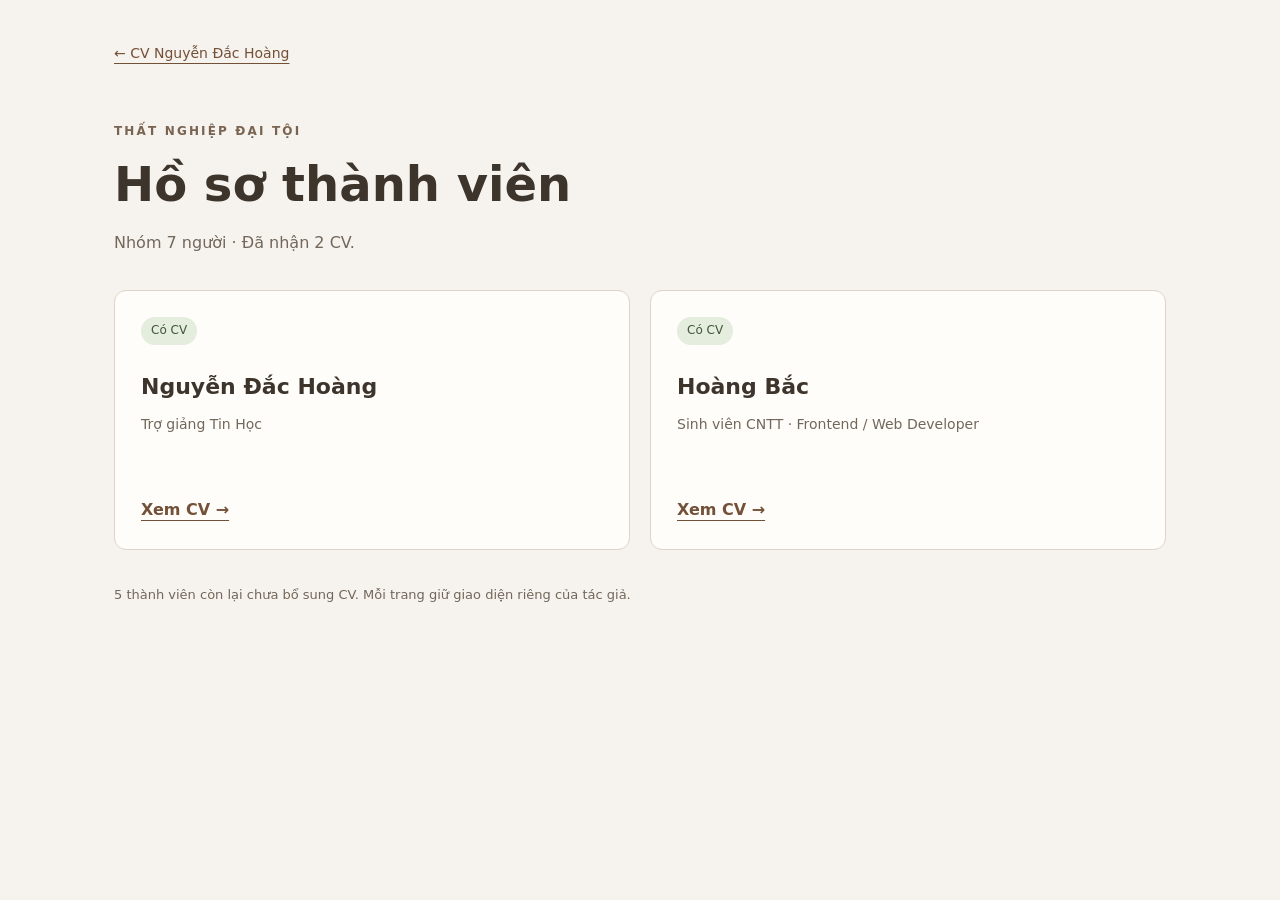
==== members/index.html @ 81253ff4 "feat: add Hoang Bac CV with member navigation" ====
<!doctype html>
<html lang="vi">
<head>
  <meta charset="utf-8">
  <meta name="viewport" content="width=device-width,initial-scale=1">
  <title>Hồ sơ thành viên — Thất Nghiệp Đại Tội</title>
  <link rel="stylesheet" href="members.css">
</head>
<body>
  <main>
    <a class="back" href="../">← CV Nguyễn Đắc Hoàng</a>
    <p class="eyebrow">THẤT NGHIỆP ĐẠI TỘI</p>
    <h1>Hồ sơ thành viên</h1>
    <p class="intro">Nhóm 7 người · Đã nhận 2 CV.</p>
    <div class="grid">
      <article><span class="status">Có CV</span><h2>Nguyễn Đắc Hoàng</h2><p>Trợ giảng Tin Học</p><a href="../">Xem CV →</a></article>
      <article><span class="status">Có CV</span><h2>Hoàng Bắc</h2><p>Sinh viên CNTT · Frontend / Web Developer</p><a href="hoang-bac/">Xem CV →</a></article>
    </div>
    <p class="note">5 thành viên còn lại chưa bổ sung CV. Mỗi trang giữ giao diện riêng của tác giả.</p>
  </main>
</body>
</html>
---- members/members.css ----
:root{font-family:system-ui,-apple-system,"Segoe UI",sans-serif;color:#3d342c;background:#f6f2ed;line-height:1.65}*{box-sizing:border-box}body{margin:0}main{max-width:1100px;margin:auto;padding:40px 24px 64px}a{color:#735038;text-underline-offset:5px}a:focus-visible{outline:3px solid #735038;outline-offset:5px}.back{font-size:14px}.eyebrow{margin-top:56px;font-size:12px;letter-spacing:.18em;font-weight:700;color:#796451}h1{font-size:clamp(30px,5vw,48px);line-height:1.2;margin:14px 0}.intro,.note{color:#72675b}.grid{display:grid;grid-template-columns:repeat(2,minmax(0,1fr));gap:20px;margin:34px 0}article{display:flex;flex-direction:column;align-items:flex-start;border:1px solid #ded4c7;background:#fffdf9;border-radius:12px;padding:26px;min-height:260px}h2{font-size:22px;margin:24px 0 8px}article p{color:#72675b;font-size:14px;margin:0 0 24px}article>a{margin-top:auto;font-weight:600}.status{font-size:12px;border-radius:30px;padding:4px 10px;background:#e5eddf;color:#425738}.note{font-size:13px}@media(max-width:760px){.grid{grid-template-columns:1fr}.eyebrow{margin-top:36px}article{min-height:230px}}
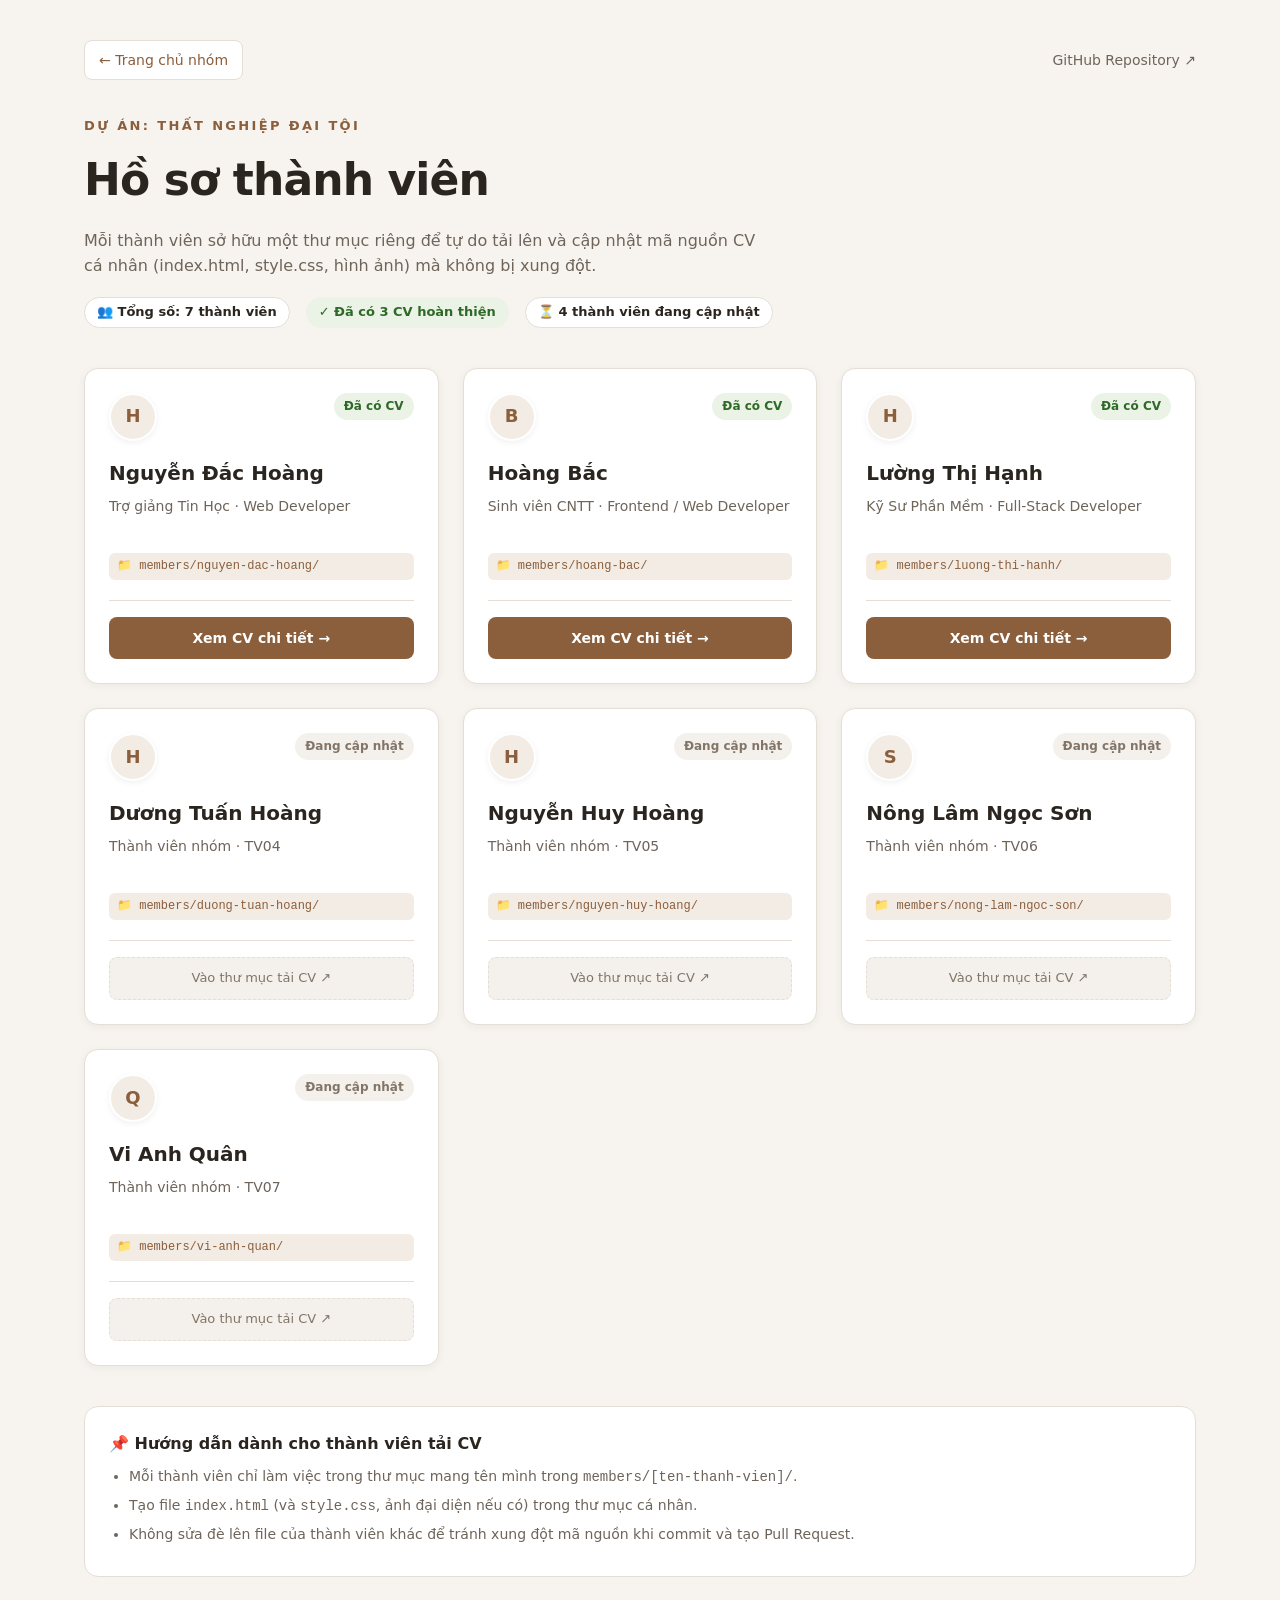
==== commit d3c2a4c4: "feat: update team CVs and portfolio landing page" ====
--- a/members/index.html
+++ b/members/index.html
@@ -2,21 +2,138 @@
 <html lang="vi">
 <head>
   <meta charset="utf-8">
-  <meta name="viewport" content="width=device-width,initial-scale=1">
+  <meta name="viewport" content="width=device-width, initial-scale=1">
   <title>Hồ sơ thành viên — Thất Nghiệp Đại Tội</title>
+  <meta name="description" content="Danh sách hồ sơ CV 7 thành viên nhóm Thất Nghiệp Đại Tội">
   <link rel="stylesheet" href="members.css">
 </head>
 <body>
   <main>
-    <a class="back" href="../">← CV Nguyễn Đắc Hoàng</a>
-    <p class="eyebrow">THẤT NGHIỆP ĐẠI TỘI</p>
-    <h1>Hồ sơ thành viên</h1>
-    <p class="intro">Nhóm 7 người · Đã nhận 2 CV.</p>
-    <div class="grid">
-      <article><span class="status">Có CV</span><h2>Nguyễn Đắc Hoàng</h2><p>Trợ giảng Tin Học</p><a href="../">Xem CV →</a></article>
-      <article><span class="status">Có CV</span><h2>Hoàng Bắc</h2><p>Sinh viên CNTT · Frontend / Web Developer</p><a href="hoang-bac/">Xem CV →</a></article>
-    </div>
-    <p class="note">5 thành viên còn lại chưa bổ sung CV. Mỗi trang giữ giao diện riêng của tác giả.</p>
+    <nav class="nav-header">
+      <a class="back-link" href="../">← Trang chủ nhóm</a>
+      <a class="repo-link" href="https://github.com/hoang-nguyen05/That-Nghiep-Dai-Toi" target="_blank" rel="noopener noreferrer">GitHub Repository ↗</a>
+    </nav>
+
+    <header class="hero">
+      <p class="eyebrow">DỰ ÁN: THẤT NGHIỆP ĐẠI TỘI</p>
+      <h1>Hồ sơ thành viên</h1>
+      <p class="intro">Mỗi thành viên sở hữu một thư mục riêng để tự do tải lên và cập nhật mã nguồn CV cá nhân (index.html, style.css, hình ảnh) mà không bị xung đột.</p>
+      
+      <div class="team-stats">
+        <span class="stat-pill">👥 Tổng số: 7 thành viên</span>
+        <span class="stat-pill active">✓ Đã có 3 CV hoàn thiện</span>
+        <span class="stat-pill">⏳ 4 thành viên đang cập nhật</span>
+      </div>
+    </header>
+
+    <section class="grid" aria-label="Danh sách thành viên">
+      <!-- 1. Nguyễn Đắc Hoàng -->
+      <article class="member-card">
+        <div class="card-top">
+          <div class="avatar-badge">H</div>
+          <span class="badge ready">Đã có CV</span>
+        </div>
+        <h2>Nguyễn Đắc Hoàng</h2>
+        <p class="role">Trợ giảng Tin Học · Web Developer</p>
+        <span class="folder-tag">📁 members/nguyen-dac-hoang/</span>
+        <div class="card-action">
+          <a class="btn-view" href="nguyen-dac-hoang/">Xem CV chi tiết →</a>
+        </div>
+      </article>
+
+      <!-- 2. Hoàng Bắc -->
+      <article class="member-card">
+        <div class="card-top">
+          <div class="avatar-badge">B</div>
+          <span class="badge ready">Đã có CV</span>
+        </div>
+        <h2>Hoàng Bắc</h2>
+        <p class="role">Sinh viên CNTT · Frontend / Web Developer</p>
+        <span class="folder-tag">📁 members/hoang-bac/</span>
+        <div class="card-action">
+          <a class="btn-view" href="hoang-bac/">Xem CV chi tiết →</a>
+        </div>
+      </article>
+
+      <!-- 3. Lường Thị Hạnh -->
+      <article class="member-card">
+        <div class="card-top">
+          <div class="avatar-badge">H</div>
+          <span class="badge ready">Đã có CV</span>
+        </div>
+        <h2>Lường Thị Hạnh</h2>
+        <p class="role">Kỹ Sư Phần Mềm · Full-Stack Developer</p>
+        <span class="folder-tag">📁 members/luong-thi-hanh/</span>
+        <div class="card-action">
+          <a class="btn-view" href="luong-thi-hanh/">Xem CV chi tiết →</a>
+        </div>
+      </article>
+
+      <!-- 4. Dương Tuấn Hoàng -->
+      <article class="member-card">
+        <div class="card-top">
+          <div class="avatar-badge">H</div>
+          <span class="badge pending">Đang cập nhật</span>
+        </div>
+        <h2>Dương Tuấn Hoàng</h2>
+        <p class="role">Thành viên nhóm · TV04</p>
+        <span class="folder-tag">📁 members/duong-tuan-hoang/</span>
+        <div class="card-action">
+          <a class="btn-pending" href="duong-tuan-hoang/">Vào thư mục tải CV ↗</a>
+        </div>
+      </article>
+
+      <!-- 5. Nguyễn Huy Hoàng -->
+      <article class="member-card">
+        <div class="card-top">
+          <div class="avatar-badge">H</div>
+          <span class="badge pending">Đang cập nhật</span>
+        </div>
+        <h2>Nguyễn Huy Hoàng</h2>
+        <p class="role">Thành viên nhóm · TV05</p>
+        <span class="folder-tag">📁 members/nguyen-huy-hoang/</span>
+        <div class="card-action">
+          <a class="btn-pending" href="nguyen-huy-hoang/">Vào thư mục tải CV ↗</a>
+        </div>
+      </article>
+
+      <!-- 6. Nông Lâm Ngọc Sơn -->
+      <article class="member-card">
+        <div class="card-top">
+          <div class="avatar-badge">S</div>
+          <span class="badge pending">Đang cập nhật</span>
+        </div>
+        <h2>Nông Lâm Ngọc Sơn</h2>
+        <p class="role">Thành viên nhóm · TV06</p>
+        <span class="folder-tag">📁 members/nong-lam-ngoc-son/</span>
+        <div class="card-action">
+          <a class="btn-pending" href="nong-lam-ngoc-son/">Vào thư mục tải CV ↗</a>
+        </div>
+      </article>
+
+      <!-- 7. Vi Anh Quân -->
+      <article class="member-card">
+        <div class="card-top">
+          <div class="avatar-badge">Q</div>
+          <span class="badge pending">Đang cập nhật</span>
+        </div>
+        <h2>Vi Anh Quân</h2>
+        <p class="role">Thành viên nhóm · TV07</p>
+        <span class="folder-tag">📁 members/vi-anh-quan/</span>
+        <div class="card-action">
+          <a class="btn-pending" href="vi-anh-quan/">Vào thư mục tải CV ↗</a>
+        </div>
+      </article>
+    </section>
+
+    <footer class="notes-section">
+      <h3>📌 Hướng dẫn dành cho thành viên tải CV</h3>
+      <ul>
+        <li>Mỗi thành viên chỉ làm việc trong thư mục mang tên mình trong <code>members/[ten-thanh-vien]/</code>.</li>
+        <li>Tạo file <code>index.html</code> (và <code>style.css</code>, ảnh đại diện nếu có) trong thư mục cá nhân.</li>
+        <li>Không sửa đè lên file của thành viên khác để tránh xung đột mã nguồn khi commit và tạo Pull Request.</li>
+      </ul>
+    </footer>
   </main>
 </body>
 </html>
--- a/members/members.css
+++ b/members/members.css
@@ -1 +1,302 @@
-:root{font-family:system-ui,-apple-system,"Segoe UI",sans-serif;color:#3d342c;background:#f6f2ed;line-height:1.65}*{box-sizing:border-box}body{margin:0}main{max-width:1100px;margin:auto;padding:40px 24px 64px}a{color:#735038;text-underline-offset:5px}a:focus-visible{outline:3px solid #735038;outline-offset:5px}.back{font-size:14px}.eyebrow{margin-top:56px;font-size:12px;letter-spacing:.18em;font-weight:700;color:#796451}h1{font-size:clamp(30px,5vw,48px);line-height:1.2;margin:14px 0}.intro,.note{color:#72675b}.grid{display:grid;grid-template-columns:repeat(2,minmax(0,1fr));gap:20px;margin:34px 0}article{display:flex;flex-direction:column;align-items:flex-start;border:1px solid #ded4c7;background:#fffdf9;border-radius:12px;padding:26px;min-height:260px}h2{font-size:22px;margin:24px 0 8px}article p{color:#72675b;font-size:14px;margin:0 0 24px}article>a{margin-top:auto;font-weight:600}.status{font-size:12px;border-radius:30px;padding:4px 10px;background:#e5eddf;color:#425738}.note{font-size:13px}@media(max-width:760px){.grid{grid-template-columns:1fr}.eyebrow{margin-top:36px}article{min-height:230px}}
+:root {
+  --bg-color: #f7f4ef;
+  --card-bg: #ffffff;
+  --border-color: #e5ded4;
+  --text-main: #2b2520;
+  --text-muted: #6e645a;
+  --accent: #8b5e3c;
+  --accent-light: #f3ece4;
+  --success-bg: #eaf3e6;
+  --success-text: #2f6927;
+  --pending-bg: #f4f0eb;
+  --pending-text: #827568;
+  --font-sans: system-ui, -apple-system, "Segoe UI", Roboto, Helvetica, Arial, sans-serif;
+  --shadow-sm: 0 2px 8px rgba(43, 37, 32, 0.05);
+  --shadow-hover: 0 10px 24px rgba(43, 37, 32, 0.1);
+  --radius: 14px;
+}
+
+* {
+  box-sizing: border-box;
+  margin: 0;
+  padding: 0;
+}
+
+body {
+  font-family: var(--font-sans);
+  background-color: var(--bg-color);
+  color: var(--text-main);
+  line-height: 1.6;
+  min-height: 100vh;
+}
+
+main {
+  max-width: 1160px;
+  margin: 0 auto;
+  padding: 40px 24px 80px;
+}
+
+.nav-header {
+  display: flex;
+  justify-content: space-between;
+  align-items: center;
+  margin-bottom: 36px;
+  flex-wrap: wrap;
+  gap: 16px;
+}
+
+.back-link {
+  display: inline-flex;
+  align-items: center;
+  gap: 8px;
+  font-size: 14px;
+  font-weight: 500;
+  color: var(--accent);
+  text-decoration: none;
+  padding: 8px 14px;
+  border-radius: 8px;
+  background: var(--card-bg);
+  border: 1px solid var(--border-color);
+  transition: all 0.2s ease;
+}
+
+.back-link:hover {
+  background: var(--accent-light);
+  border-color: var(--accent);
+}
+
+.repo-link {
+  font-size: 14px;
+  color: var(--text-muted);
+  text-decoration: none;
+  font-weight: 500;
+}
+
+.repo-link:hover {
+  color: var(--text-main);
+  text-decoration: underline;
+}
+
+.hero {
+  margin-bottom: 40px;
+}
+
+.eyebrow {
+  font-size: 13px;
+  letter-spacing: 0.18em;
+  font-weight: 700;
+  color: var(--accent);
+  text-transform: uppercase;
+  margin-bottom: 8px;
+}
+
+h1 {
+  font-size: clamp(32px, 4vw, 44px);
+  font-weight: 800;
+  letter-spacing: -0.02em;
+  margin-bottom: 12px;
+  color: var(--text-main);
+}
+
+.intro {
+  font-size: 16px;
+  color: var(--text-muted);
+  max-width: 680px;
+}
+
+.team-stats {
+  display: flex;
+  gap: 16px;
+  margin-top: 18px;
+  flex-wrap: wrap;
+}
+
+.stat-pill {
+  display: inline-flex;
+  align-items: center;
+  gap: 6px;
+  font-size: 13px;
+  font-weight: 600;
+  padding: 4px 12px;
+  border-radius: 20px;
+  background: var(--card-bg);
+  border: 1px solid var(--border-color);
+}
+
+.stat-pill.active {
+  background: var(--success-bg);
+  color: var(--success-text);
+  border-color: transparent;
+}
+
+.grid {
+  display: grid;
+  grid-template-columns: repeat(auto-fill, minmax(320px, 1fr));
+  gap: 24px;
+  margin: 36px 0;
+}
+
+.member-card {
+  display: flex;
+  flex-direction: column;
+  background: var(--card-bg);
+  border: 1px solid var(--border-color);
+  border-radius: var(--radius);
+  padding: 24px;
+  box-shadow: var(--shadow-sm);
+  transition: transform 0.2s ease, box-shadow 0.2s ease, border-color 0.2s ease;
+  position: relative;
+}
+
+.member-card:hover {
+  transform: translateY(-3px);
+  box-shadow: var(--shadow-hover);
+  border-color: var(--accent);
+}
+
+.card-top {
+  display: flex;
+  justify-content: space-between;
+  align-items: flex-start;
+  margin-bottom: 16px;
+}
+
+.avatar-badge {
+  width: 48px;
+  height: 48px;
+  border-radius: 50%;
+  background: var(--accent-light);
+  color: var(--accent);
+  font-weight: 700;
+  font-size: 18px;
+  display: flex;
+  align-items: center;
+  justify-content: center;
+  border: 2px solid #ffffff;
+  box-shadow: 0 2px 6px rgba(0,0,0,0.06);
+}
+
+.badge {
+  font-size: 12px;
+  font-weight: 600;
+  border-radius: 20px;
+  padding: 4px 10px;
+}
+
+.badge.ready {
+  background: var(--success-bg);
+  color: var(--success-text);
+}
+
+.badge.pending {
+  background: var(--pending-bg);
+  color: var(--pending-text);
+}
+
+h2 {
+  font-size: 20px;
+  font-weight: 700;
+  margin-bottom: 6px;
+  color: var(--text-main);
+}
+
+.role {
+  color: var(--text-muted);
+  font-size: 14px;
+  margin-bottom: 16px;
+  min-height: 42px;
+}
+
+.folder-tag {
+  font-family: ui-monospace, SFMono-Regular, Menlo, Monaco, Consolas, monospace;
+  font-size: 12px;
+  color: var(--accent);
+  background: var(--accent-light);
+  padding: 4px 8px;
+  border-radius: 6px;
+  display: inline-block;
+  margin-bottom: 20px;
+  word-break: break-all;
+}
+
+.card-action {
+  margin-top: auto;
+  padding-top: 16px;
+  border-top: 1px solid var(--border-color);
+}
+
+.btn-view {
+  display: inline-flex;
+  align-items: center;
+  gap: 6px;
+  font-weight: 600;
+  font-size: 14px;
+  color: #ffffff;
+  background: var(--accent);
+  text-decoration: none;
+  padding: 10px 18px;
+  border-radius: 8px;
+  transition: opacity 0.2s ease, transform 0.2s ease;
+  width: 100%;
+  justify-content: center;
+}
+
+.btn-view:hover {
+  opacity: 0.92;
+  transform: translateY(-1px);
+}
+
+.btn-pending {
+  display: inline-flex;
+  align-items: center;
+  gap: 6px;
+  font-weight: 500;
+  font-size: 13px;
+  color: var(--pending-text);
+  background: var(--pending-bg);
+  text-decoration: none;
+  padding: 10px 16px;
+  border-radius: 8px;
+  width: 100%;
+  justify-content: center;
+  border: 1px dashed var(--border-color);
+}
+
+.btn-pending:hover {
+  border-color: var(--accent);
+  color: var(--accent);
+}
+
+.notes-section {
+  background: var(--card-bg);
+  border: 1px solid var(--border-color);
+  border-radius: var(--radius);
+  padding: 24px;
+  margin-top: 40px;
+  font-size: 14px;
+  color: var(--text-muted);
+}
+
+.notes-section h3 {
+  color: var(--text-main);
+  font-size: 16px;
+  margin-bottom: 8px;
+}
+
+.notes-section ul {
+  padding-left: 20px;
+  margin-top: 8px;
+}
+
+.notes-section li {
+  margin-bottom: 6px;
+}
+
+@media (max-width: 640px) {
+  main {
+    padding: 24px 16px 60px;
+  }
+  .grid {
+    grid-template-columns: 1fr;
+  }
+}
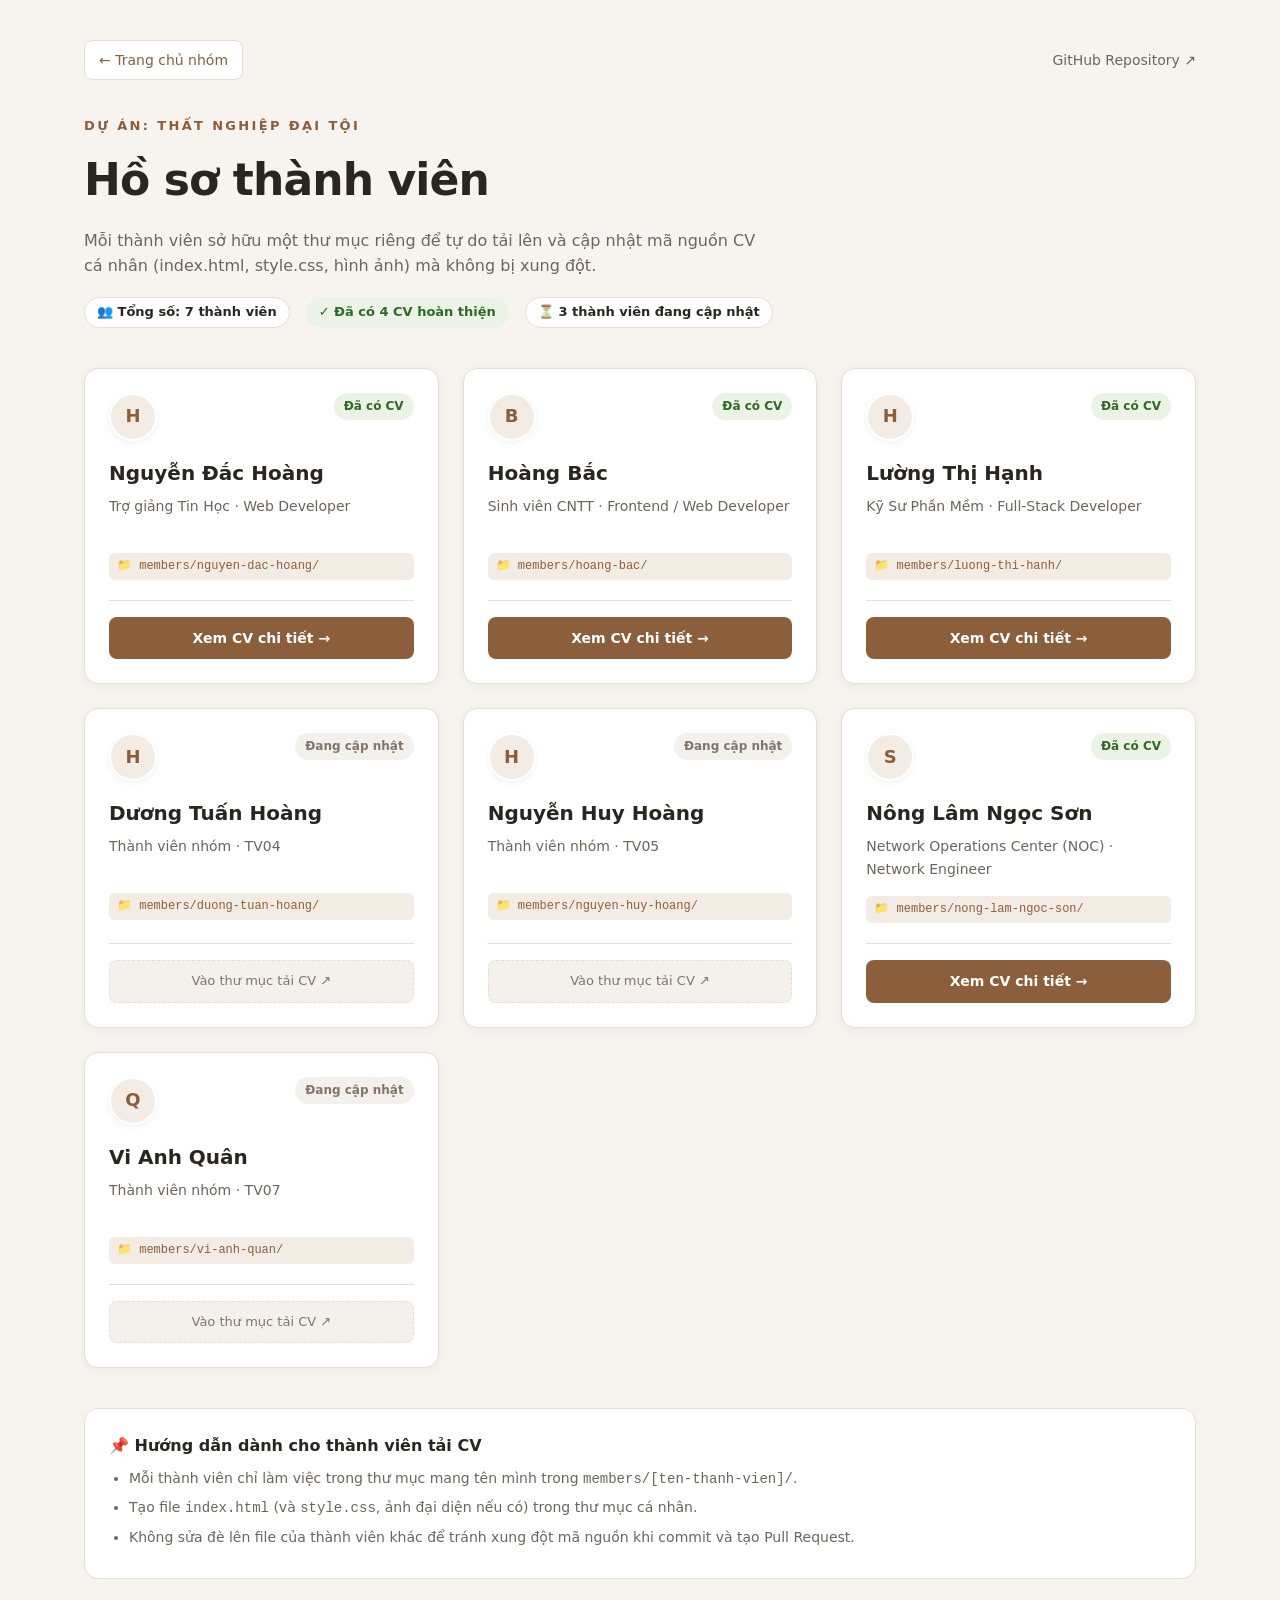
==== commit 9849f9d2: "feat: import CV for Nong Lam Ngoc Son from your-uncle repo" ====
--- a/members/index.html
+++ b/members/index.html
@@ -21,8 +21,8 @@
       
       <div class="team-stats">
         <span class="stat-pill">👥 Tổng số: 7 thành viên</span>
-        <span class="stat-pill active">✓ Đã có 3 CV hoàn thiện</span>
-        <span class="stat-pill">⏳ 4 thành viên đang cập nhật</span>
+        <span class="stat-pill active">✓ Đã có 4 CV hoàn thiện</span>
+        <span class="stat-pill">⏳ 3 thành viên đang cập nhật</span>
       </div>
     </header>
 
@@ -101,13 +101,13 @@
       <article class="member-card">
         <div class="card-top">
           <div class="avatar-badge">S</div>
-          <span class="badge pending">Đang cập nhật</span>
+          <span class="badge ready">Đã có CV</span>
         </div>
         <h2>Nông Lâm Ngọc Sơn</h2>
-        <p class="role">Thành viên nhóm · TV06</p>
+        <p class="role">Network Operations Center (NOC) · Network Engineer</p>
         <span class="folder-tag">📁 members/nong-lam-ngoc-son/</span>
         <div class="card-action">
-          <a class="btn-pending" href="nong-lam-ngoc-son/">Vào thư mục tải CV ↗</a>
+          <a class="btn-view" href="nong-lam-ngoc-son/">Xem CV chi tiết →</a>
         </div>
       </article>
 
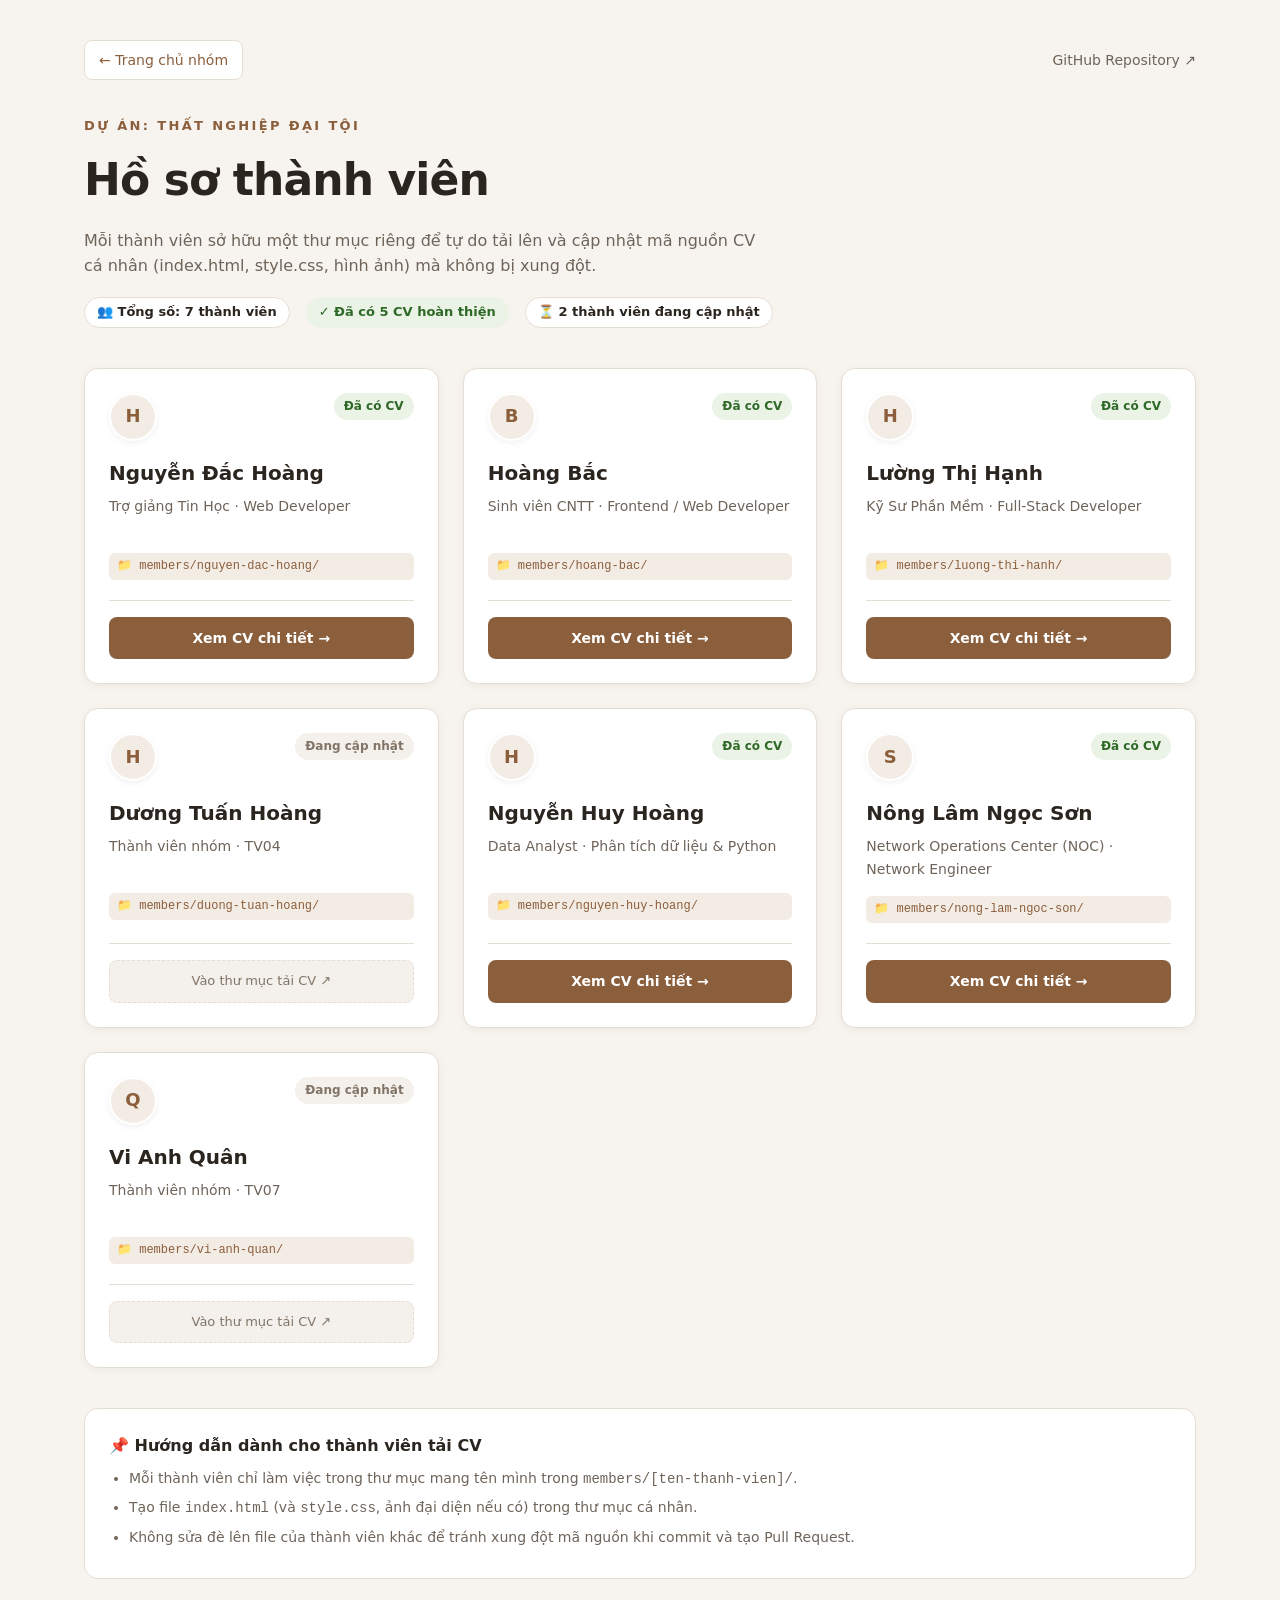
==== commit d0a575ad: "feat: integrate Nguyen Huy Hoang CV into team directory and portfolio" ====
--- a/members/index.html
+++ b/members/index.html
@@ -21,8 +21,8 @@
       
       <div class="team-stats">
         <span class="stat-pill">👥 Tổng số: 7 thành viên</span>
-        <span class="stat-pill active">✓ Đã có 4 CV hoàn thiện</span>
-        <span class="stat-pill">⏳ 3 thành viên đang cập nhật</span>
+        <span class="stat-pill active">✓ Đã có 5 CV hoàn thiện</span>
+        <span class="stat-pill">⏳ 2 thành viên đang cập nhật</span>
       </div>
     </header>
 
@@ -87,13 +87,13 @@
       <article class="member-card">
         <div class="card-top">
           <div class="avatar-badge">H</div>
-          <span class="badge pending">Đang cập nhật</span>
+          <span class="badge ready">Đã có CV</span>
         </div>
         <h2>Nguyễn Huy Hoàng</h2>
-        <p class="role">Thành viên nhóm · TV05</p>
+        <p class="role">Data Analyst · Phân tích dữ liệu & Python</p>
         <span class="folder-tag">📁 members/nguyen-huy-hoang/</span>
         <div class="card-action">
-          <a class="btn-pending" href="nguyen-huy-hoang/">Vào thư mục tải CV ↗</a>
+          <a class="btn-view" href="nguyen-huy-hoang/">Xem CV chi tiết →</a>
         </div>
       </article>
 
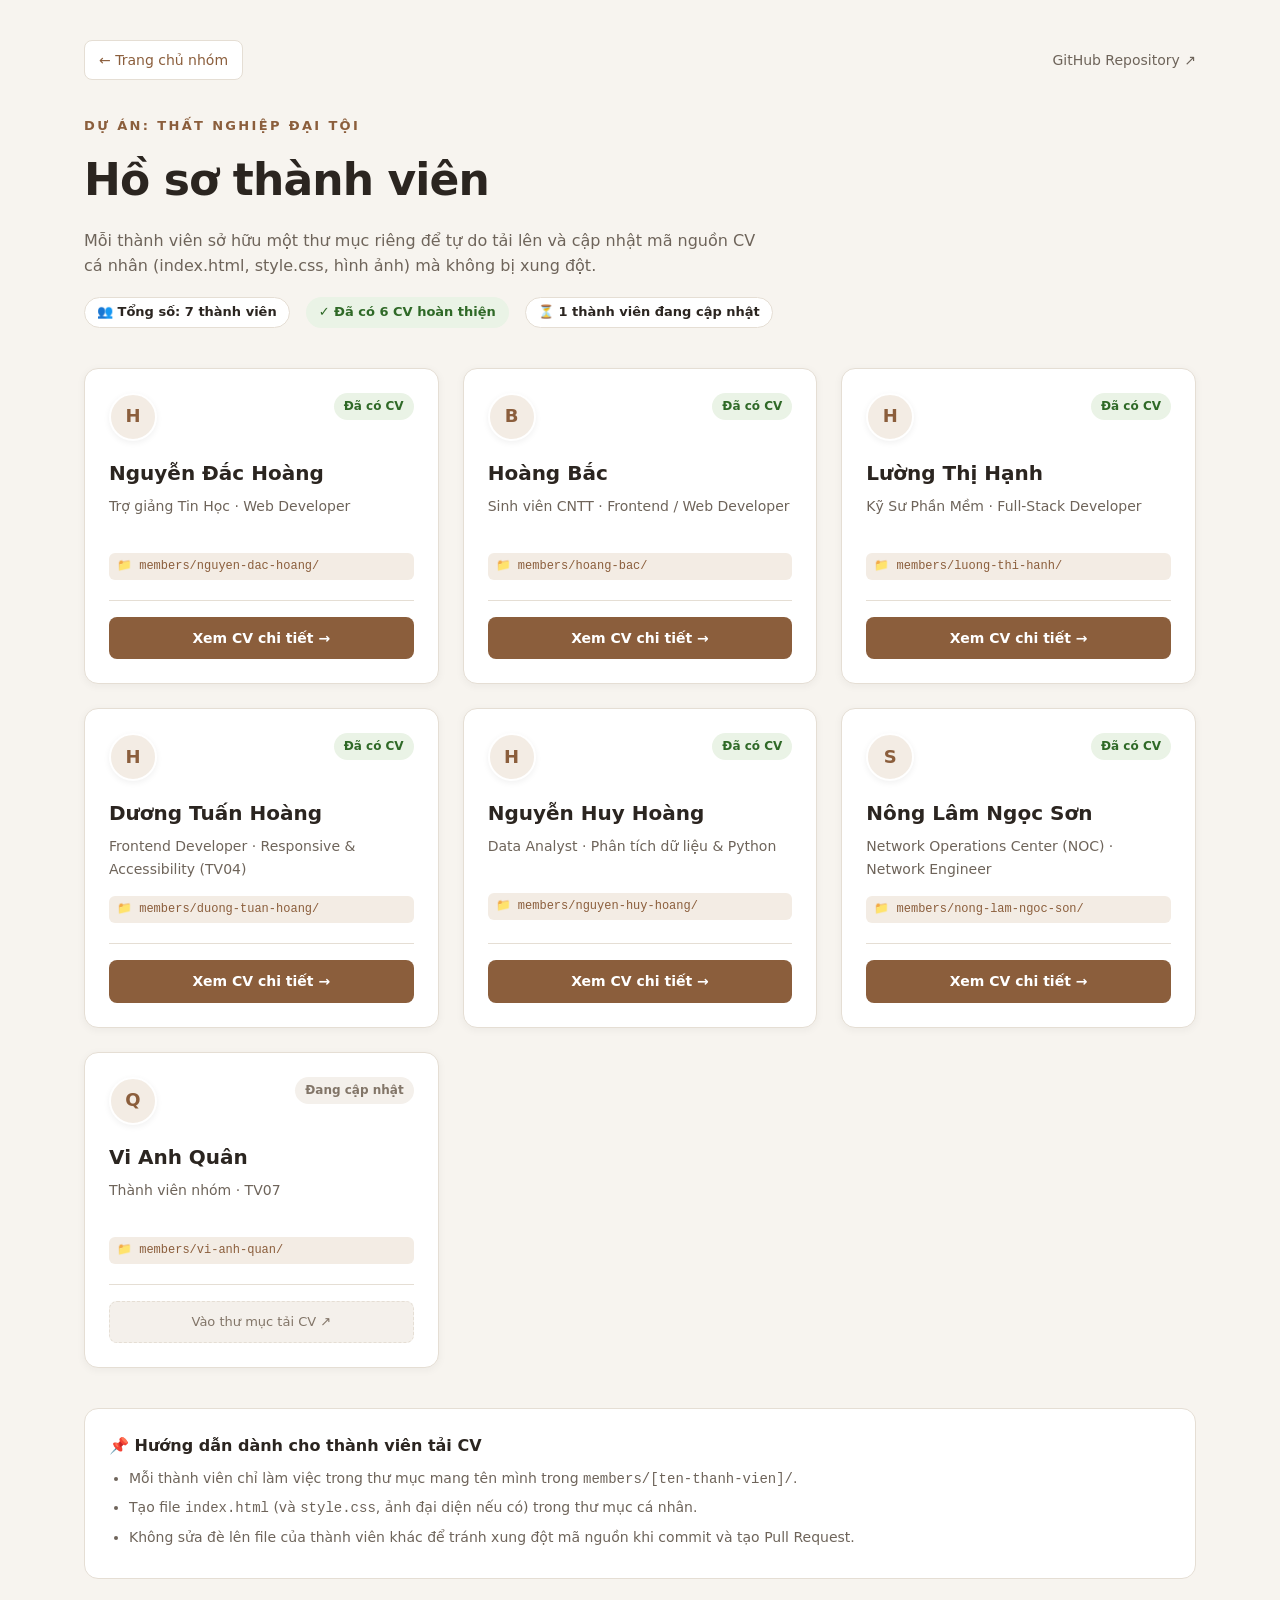
==== commit 4cafddb5: "feat: integrate Duong Tuan Hoang CV into team directory and portfolio" ====
--- a/members/index.html
+++ b/members/index.html
@@ -21,8 +21,8 @@
       
       <div class="team-stats">
         <span class="stat-pill">👥 Tổng số: 7 thành viên</span>
-        <span class="stat-pill active">✓ Đã có 5 CV hoàn thiện</span>
-        <span class="stat-pill">⏳ 2 thành viên đang cập nhật</span>
+        <span class="stat-pill active">✓ Đã có 6 CV hoàn thiện</span>
+        <span class="stat-pill">⏳ 1 thành viên đang cập nhật</span>
       </div>
     </header>
 
@@ -73,13 +73,13 @@
       <article class="member-card">
         <div class="card-top">
           <div class="avatar-badge">H</div>
-          <span class="badge pending">Đang cập nhật</span>
+          <span class="badge ready">Đã có CV</span>
         </div>
         <h2>Dương Tuấn Hoàng</h2>
-        <p class="role">Thành viên nhóm · TV04</p>
+        <p class="role">Frontend Developer · Responsive &amp; Accessibility (TV04)</p>
         <span class="folder-tag">📁 members/duong-tuan-hoang/</span>
         <div class="card-action">
-          <a class="btn-pending" href="duong-tuan-hoang/">Vào thư mục tải CV ↗</a>
+          <a class="btn-view" href="duong-tuan-hoang/">Xem CV chi tiết →</a>
         </div>
       </article>
 
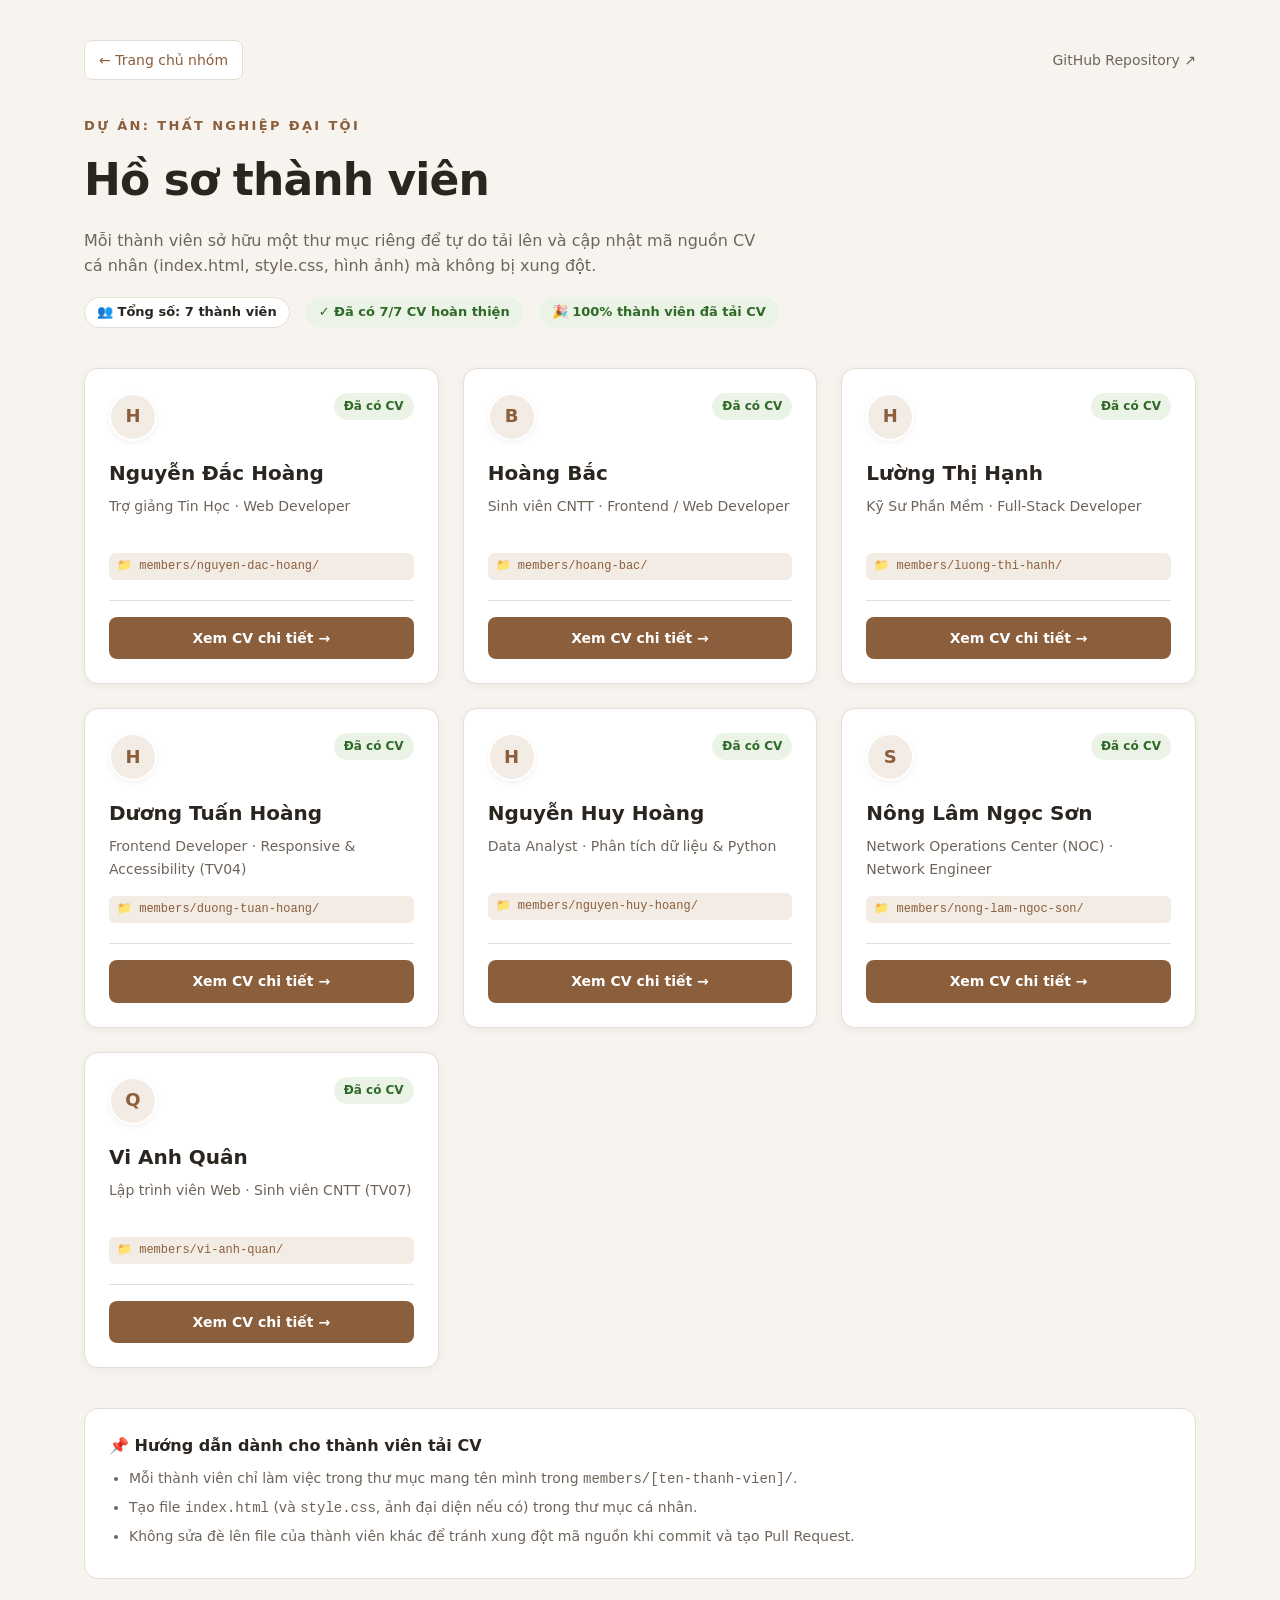
==== commit 60466bbe: "feat: sync Vi Anh Quan CV, complete 7/7 members, restore landing page, and add 1-click start.bat lau" ====
--- a/members/index.html
+++ b/members/index.html
@@ -21,8 +21,8 @@
       
       <div class="team-stats">
         <span class="stat-pill">👥 Tổng số: 7 thành viên</span>
-        <span class="stat-pill active">✓ Đã có 6 CV hoàn thiện</span>
-        <span class="stat-pill">⏳ 1 thành viên đang cập nhật</span>
+        <span class="stat-pill active">✓ Đã có 7/7 CV hoàn thiện</span>
+        <span class="stat-pill active">🎉 100% thành viên đã tải CV</span>
       </div>
     </header>
 
@@ -115,13 +115,13 @@
       <article class="member-card">
         <div class="card-top">
           <div class="avatar-badge">Q</div>
-          <span class="badge pending">Đang cập nhật</span>
+          <span class="badge ready">Đã có CV</span>
         </div>
         <h2>Vi Anh Quân</h2>
-        <p class="role">Thành viên nhóm · TV07</p>
+        <p class="role">Lập trình viên Web · Sinh viên CNTT (TV07)</p>
         <span class="folder-tag">📁 members/vi-anh-quan/</span>
         <div class="card-action">
-          <a class="btn-pending" href="vi-anh-quan/">Vào thư mục tải CV ↗</a>
+          <a class="btn-view" href="vi-anh-quan/">Xem CV chi tiết →</a>
         </div>
       </article>
     </section>
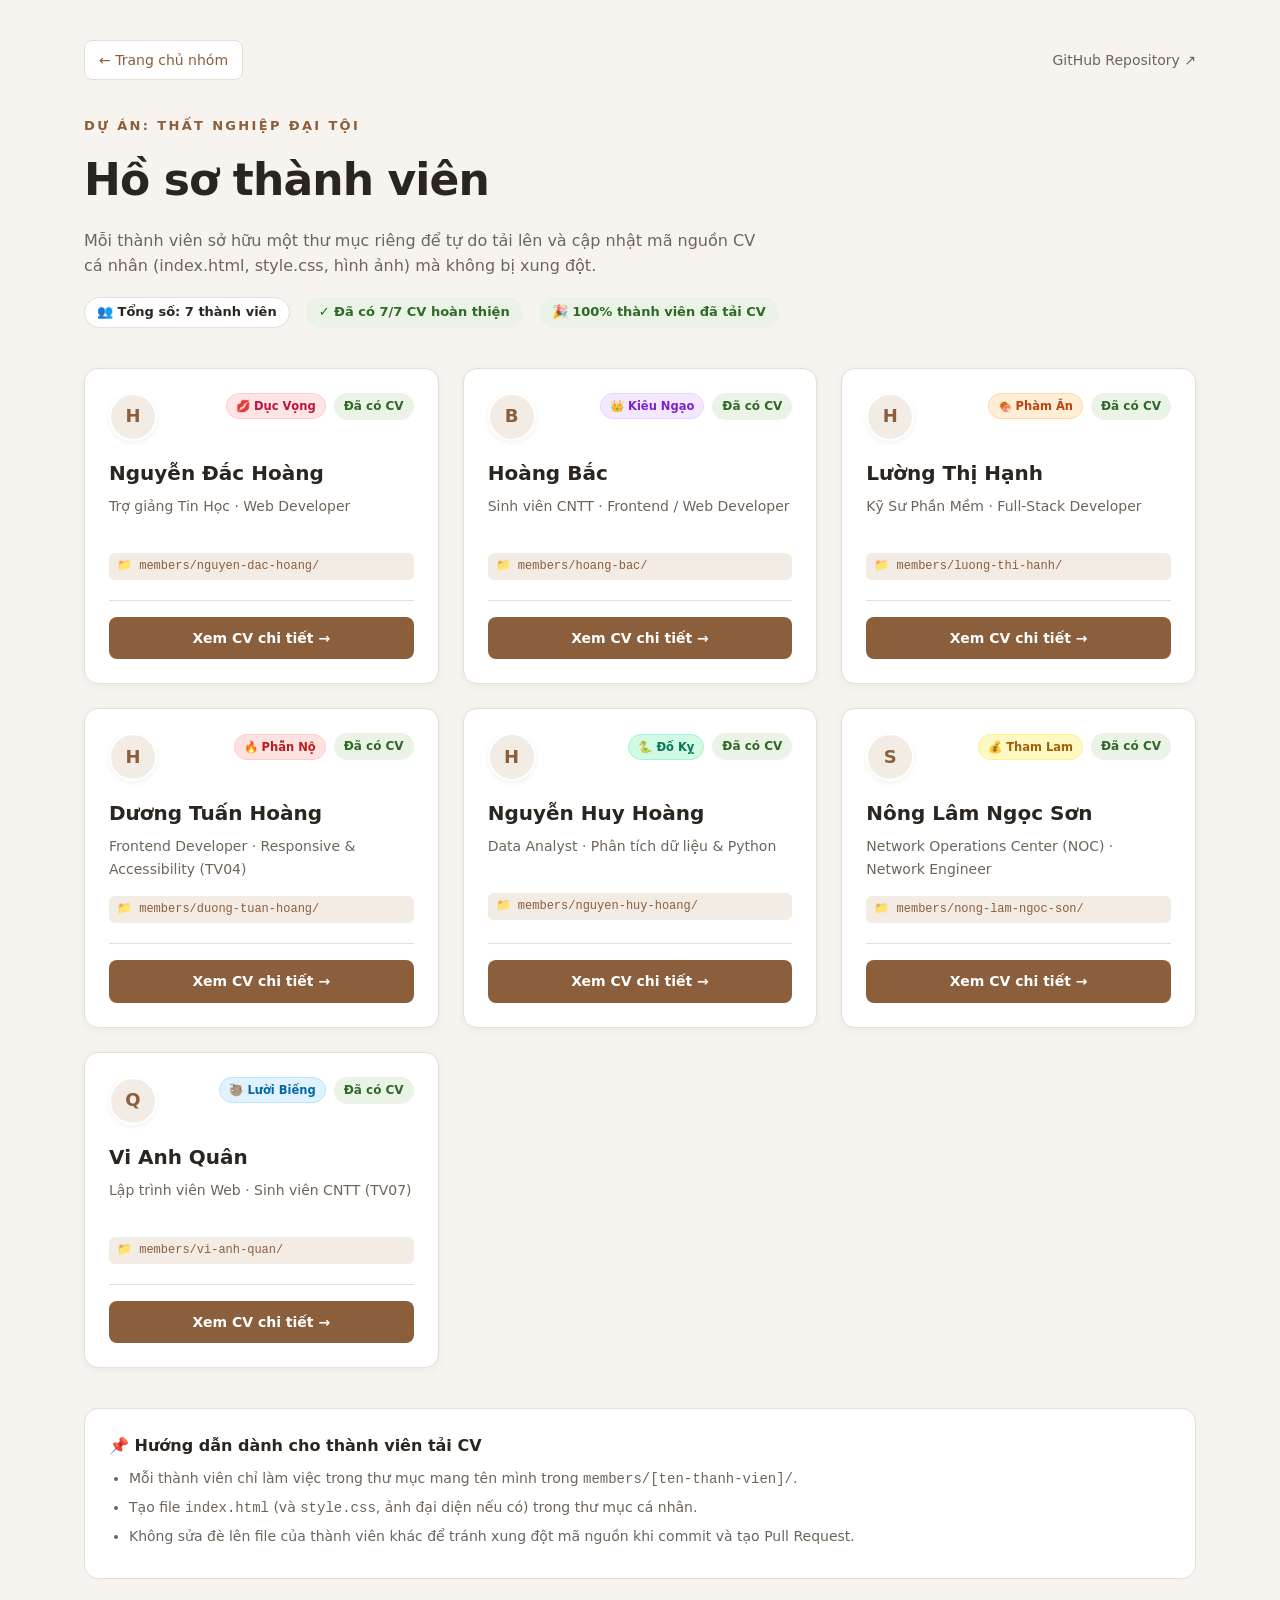
==== commit 5cfc98c0: "feat: add Seven Deadly Sins aliases to member cards on main portal" ====
--- a/members/index.html
+++ b/members/index.html
@@ -27,11 +27,14 @@
     </header>
 
     <section class="grid" aria-label="Danh sách thành viên">
-      <!-- 1. Nguyễn Đắc Hoàng -->
+      <!-- 1. Nguyễn Đắc Hoàng - Dục Vọng -->
       <article class="member-card">
         <div class="card-top">
           <div class="avatar-badge">H</div>
-          <span class="badge ready">Đã có CV</span>
+          <div class="card-top-tags">
+            <span class="badge-sin sin-lust" title="Đại Tội: Dục Vọng">💋 Dục Vọng</span>
+            <span class="badge ready">Đã có CV</span>
+          </div>
         </div>
         <h2>Nguyễn Đắc Hoàng</h2>
         <p class="role">Trợ giảng Tin Học · Web Developer</p>
@@ -41,11 +44,14 @@
         </div>
       </article>
 
-      <!-- 2. Hoàng Bắc -->
+      <!-- 2. Hoàng Bắc - Kiêu Ngạo -->
       <article class="member-card">
         <div class="card-top">
           <div class="avatar-badge">B</div>
-          <span class="badge ready">Đã có CV</span>
+          <div class="card-top-tags">
+            <span class="badge-sin sin-pride" title="Đại Tội: Kiêu Ngạo">👑 Kiêu Ngạo</span>
+            <span class="badge ready">Đã có CV</span>
+          </div>
         </div>
         <h2>Hoàng Bắc</h2>
         <p class="role">Sinh viên CNTT · Frontend / Web Developer</p>
@@ -55,11 +61,14 @@
         </div>
       </article>
 
-      <!-- 3. Lường Thị Hạnh -->
+      <!-- 3. Lường Thị Hạnh - Phàm Ăn -->
       <article class="member-card">
         <div class="card-top">
           <div class="avatar-badge">H</div>
-          <span class="badge ready">Đã có CV</span>
+          <div class="card-top-tags">
+            <span class="badge-sin sin-gluttony" title="Đại Tội: Phàm Ăn">🍖 Phàm Ăn</span>
+            <span class="badge ready">Đã có CV</span>
+          </div>
         </div>
         <h2>Lường Thị Hạnh</h2>
         <p class="role">Kỹ Sư Phần Mềm · Full-Stack Developer</p>
@@ -69,11 +78,14 @@
         </div>
       </article>
 
-      <!-- 4. Dương Tuấn Hoàng -->
+      <!-- 4. Dương Tuấn Hoàng - Phẫn Nộ -->
       <article class="member-card">
         <div class="card-top">
           <div class="avatar-badge">H</div>
-          <span class="badge ready">Đã có CV</span>
+          <div class="card-top-tags">
+            <span class="badge-sin sin-wrath" title="Đại Tội: Phẫn Nộ">🔥 Phẫn Nộ</span>
+            <span class="badge ready">Đã có CV</span>
+          </div>
         </div>
         <h2>Dương Tuấn Hoàng</h2>
         <p class="role">Frontend Developer · Responsive &amp; Accessibility (TV04)</p>
@@ -83,11 +95,14 @@
         </div>
       </article>
 
-      <!-- 5. Nguyễn Huy Hoàng -->
+      <!-- 5. Nguyễn Huy Hoàng - Đố Kỵ -->
       <article class="member-card">
         <div class="card-top">
           <div class="avatar-badge">H</div>
-          <span class="badge ready">Đã có CV</span>
+          <div class="card-top-tags">
+            <span class="badge-sin sin-envy" title="Đại Tội: Đố Kỵ">🐍 Đố Kỵ</span>
+            <span class="badge ready">Đã có CV</span>
+          </div>
         </div>
         <h2>Nguyễn Huy Hoàng</h2>
         <p class="role">Data Analyst · Phân tích dữ liệu & Python</p>
@@ -97,11 +112,14 @@
         </div>
       </article>
 
-      <!-- 6. Nông Lâm Ngọc Sơn -->
+      <!-- 6. Nông Lâm Ngọc Sơn - Tham Lam -->
       <article class="member-card">
         <div class="card-top">
           <div class="avatar-badge">S</div>
-          <span class="badge ready">Đã có CV</span>
+          <div class="card-top-tags">
+            <span class="badge-sin sin-greed" title="Đại Tội: Tham Lam">💰 Tham Lam</span>
+            <span class="badge ready">Đã có CV</span>
+          </div>
         </div>
         <h2>Nông Lâm Ngọc Sơn</h2>
         <p class="role">Network Operations Center (NOC) · Network Engineer</p>
@@ -111,11 +129,14 @@
         </div>
       </article>
 
-      <!-- 7. Vi Anh Quân -->
+      <!-- 7. Vi Anh Quân - Lười Biếng -->
       <article class="member-card">
         <div class="card-top">
           <div class="avatar-badge">Q</div>
-          <span class="badge ready">Đã có CV</span>
+          <div class="card-top-tags">
+            <span class="badge-sin sin-sloth" title="Đại Tội: Lười Biếng">🦥 Lười Biếng</span>
+            <span class="badge ready">Đã có CV</span>
+          </div>
         </div>
         <h2>Vi Anh Quân</h2>
         <p class="role">Lập trình viên Web · Sinh viên CNTT (TV07)</p>
--- a/members/members.css
+++ b/members/members.css
@@ -176,11 +176,20 @@
   box-shadow: 0 2px 6px rgba(0,0,0,0.06);
 }
 
+.card-top-tags {
+  display: flex;
+  align-items: center;
+  gap: 8px;
+  flex-wrap: wrap;
+  justify-content: flex-end;
+}
+
 .badge {
   font-size: 12px;
   font-weight: 600;
   border-radius: 20px;
   padding: 4px 10px;
+  white-space: nowrap;
 }
 
 .badge.ready {
@@ -191,6 +200,60 @@
 .badge.pending {
   background: var(--pending-bg);
   color: var(--pending-text);
+}
+
+/* Seven Deadly Sins Badges */
+.badge-sin {
+  display: inline-flex;
+  align-items: center;
+  gap: 4px;
+  font-size: 11.5px;
+  font-weight: 700;
+  padding: 3px 9px;
+  border-radius: 20px;
+  white-space: nowrap;
+}
+
+.sin-lust {
+  background: #ffe4e6;
+  color: #be123c;
+  border: 1px solid #fecdd3;
+}
+
+.sin-greed {
+  background: #fef9c3;
+  color: #a16207;
+  border: 1px solid #fef08a;
+}
+
+.sin-pride {
+  background: #f3e8ff;
+  color: #7e22ce;
+  border: 1px solid #e9d5ff;
+}
+
+.sin-gluttony {
+  background: #ffedd5;
+  color: #c2410c;
+  border: 1px solid #fed7aa;
+}
+
+.sin-envy {
+  background: #d1fae5;
+  color: #047857;
+  border: 1px solid #a7f3d0;
+}
+
+.sin-sloth {
+  background: #e0f2fe;
+  color: #0369a1;
+  border: 1px solid #bae6fd;
+}
+
+.sin-wrath {
+  background: #fee2e2;
+  color: #b91c1c;
+  border: 1px solid #fecaca;
 }
 
 h2 {
